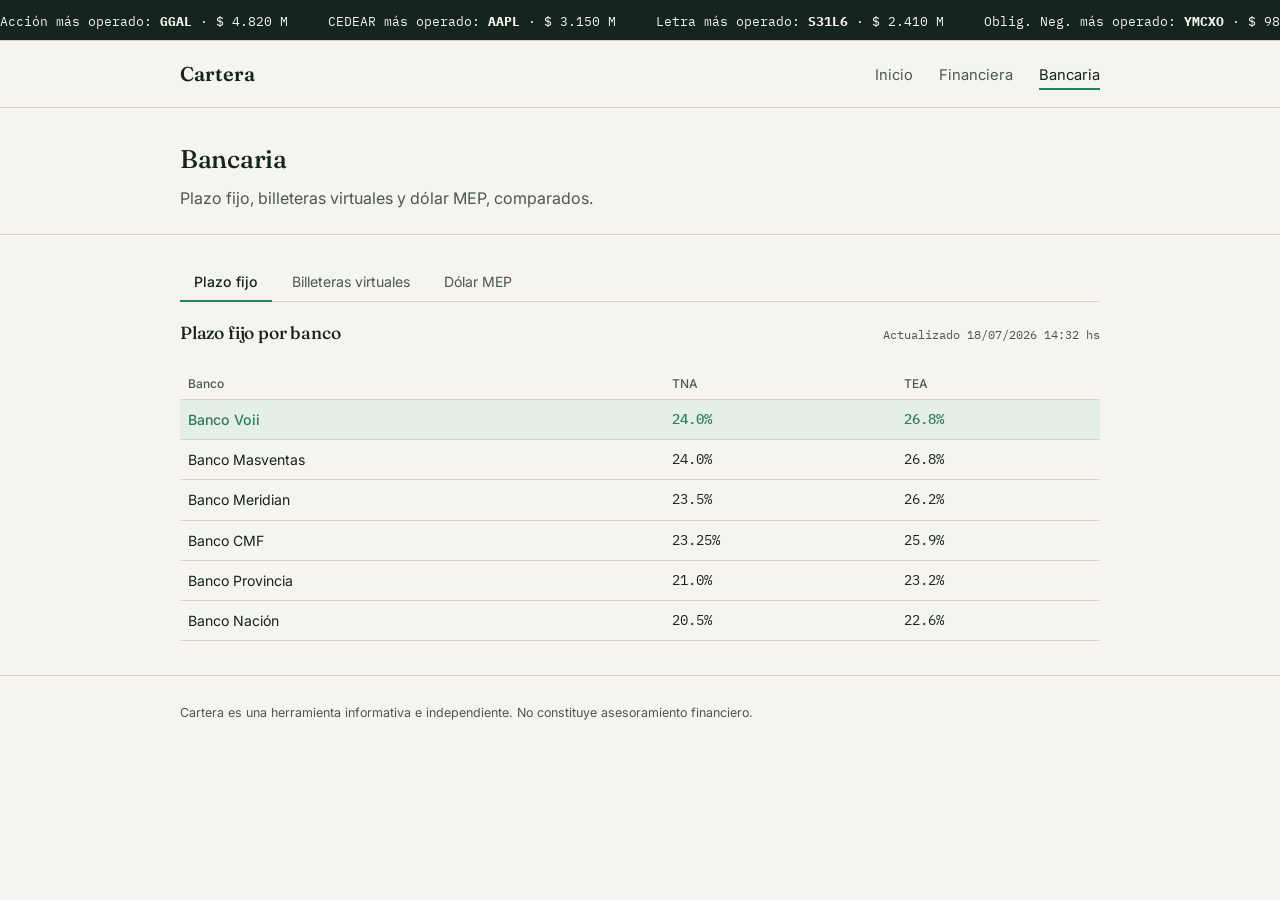
==== bancaria.html @ 4e59fcf2 "Add files via upload" ====
<!DOCTYPE html>
<html lang="es">
<head>
<meta charset="UTF-8">
<meta name="viewport" content="width=device-width, initial-scale=1.0">
<title>Bancaria — Cartera</title>
<link rel="stylesheet" href="css/style.css">
</head>
<body>

<div class="ticker-wrap">
  <div class="ticker mono" id="ticker"></div>
</div>

<header class="site">
  <div class="container">
    <div class="logo">Cartera</div>
    <nav class="main">
      <a href="index.html">Inicio</a>
      <a href="financiera.html">Financiera</a>
      <a href="bancaria.html" class="active">Bancaria</a>
    </nav>
  </div>
</header>

<div class="hero" style="padding:32px 0 24px">
  <div class="container">
    <h1 style="font-size:1.6rem">Bancaria</h1>
    <p class="lead">Plazo fijo, billeteras virtuales y dólar MEP, comparados.</p>
  </div>
</div>

<section style="padding-top:28px">
  <div class="container">

    <div class="tabs">
      <button class="active" data-tab="pf">Plazo fijo</button>
      <button data-tab="bv">Billeteras virtuales</button>
      <button data-tab="mep">Dólar MEP</button>
    </div>

    <div class="tab-panel active" id="tab-pf">
      <div class="section-head"><h2 style="font-size:1.1rem">Plazo fijo por banco</h2><span class="updated" id="upd-pf"></span></div>
      <table class="data">
        <thead><tr><th>Banco</th><th>TNA</th><th>TEA</th></tr></thead>
        <tbody id="pfTable"></tbody>
      </table>
    </div>

    <div class="tab-panel" id="tab-bv">
      <div class="section-head"><h2 style="font-size:1.1rem">Billeteras virtuales</h2><span class="updated" id="upd-bv"></span></div>
      <div class="grid-3" id="bvTop3" style="margin-bottom:20px"></div>
      <table class="data">
        <thead><tr><th>Billetera</th><th>TNA</th><th>Rinde diario</th></tr></thead>
        <tbody id="bvTable"></tbody>
      </table>
    </div>

    <div class="tab-panel" id="tab-mep">
      <div class="section-head"><h2 style="font-size:1.1rem">Dólar MEP por plataforma</h2><span class="updated" id="upd-mep"></span></div>
      <div class="grid-5" id="mepCards"></div>
      <p class="muted" style="font-size:0.8rem;margin-top:10px">La más barata se destaca en verde. Precios de compra, orientativos.</p>
    </div>

  </div>
</section>

<footer class="site">
  <div class="container">
    <p>Cartera es una herramienta informativa e independiente. No constituye asesoramiento financiero.</p>
  </div>
</footer>

<script src="js/data.js"></script>
<script src="js/app.js"></script>
</body>
</html>
---- css/style.css ----
@import url('https://fonts.googleapis.com/css2?family=Fraunces:opsz,wght@9..144,400;9..144,500;9..144,600&family=Inter:wght@400;500;600&family=IBM+Plex+Mono:wght@400;500&display=swap');

:root{
  --bg:#F6F4EF;
  --ink:#16241F;
  --ink-soft:#4A5850;
  --line:#DAD4C6;
  --card:#FFFFFF;
  --accent:#2E7D5B;
  --accent-soft:#E4EFE8;
  --warn:#B5652E;
  --warn-soft:#F5E7DC;
  --radius:10px;
}

*{box-sizing:border-box;}
html,body{margin:0;padding:0;}
body{
  background:var(--bg);
  color:var(--ink);
  font-family:'Inter',sans-serif;
  line-height:1.5;
}
h1,h2,h3{
  font-family:'Fraunces',serif;
  font-weight:500;
  margin:0 0 0.4rem;
  letter-spacing:-0.01em;
}
h1{font-size:2rem;}
h2{font-size:1.3rem;}
h3{font-size:1.05rem;}
a{color:inherit;text-decoration:none;}
.mono{font-family:'IBM Plex Mono',monospace;}
.muted{color:var(--ink-soft);}
.container{max-width:960px;margin:0 auto;padding:0 20px;}

/* ---- ticker ---- */
.ticker-wrap{
  background:var(--ink);
  color:var(--bg);
  overflow:hidden;
  white-space:nowrap;
  border-bottom:1px solid var(--line);
}
.ticker{
  display:inline-block;
  padding:8px 0;
  animation:scroll-left 32s linear infinite;
}
.ticker span{
  font-family:'IBM Plex Mono',monospace;
  font-size:0.8rem;
  margin-right:2.5rem;
}
.ticker .up{color:#8FD6AE;}
.ticker .down{color:#E8A17E;}
@keyframes scroll-left{
  0%{transform:translateX(0);}
  100%{transform:translateX(-50%);}
}
@media (prefers-reduced-motion: reduce){
  .ticker{animation:none;}
}

/* ---- header / nav ---- */
header.site{
  border-bottom:1px solid var(--line);
  padding:18px 0;
}
header.site .container{
  display:flex;align-items:center;justify-content:space-between;
}
.logo{font-family:'Fraunces',serif;font-size:1.25rem;font-weight:600;}
nav.main a{
  margin-left:22px;
  font-size:0.92rem;
  color:var(--ink-soft);
  border-bottom:2px solid transparent;
  padding-bottom:4px;
}
nav.main a.active,nav.main a:hover{color:var(--ink);border-color:var(--accent);}

/* ---- hero ---- */
.hero{padding:48px 0 36px;border-bottom:1px solid var(--line);}
.hero p.lead{max-width:520px;color:var(--ink-soft);font-size:1rem;margin:8px 0 0;}

/* ---- cards / grid ---- */
.grid-2{display:grid;grid-template-columns:1fr 1fr;gap:16px;}
.grid-3{display:grid;grid-template-columns:repeat(3,1fr);gap:14px;}
.grid-5{display:grid;grid-template-columns:repeat(5,1fr);gap:12px;}
@media (max-width:720px){
  .grid-2,.grid-3,.grid-5{grid-template-columns:1fr 1fr;}
}

.card{
  background:var(--card);
  border:1px solid var(--line);
  border-radius:var(--radius);
  padding:16px 18px;
}
.card.highlight{
  background:var(--accent-soft);
  border-color:var(--accent);
}
.card.highlight .value{color:var(--accent);}
.card .label{font-size:0.78rem;color:var(--ink-soft);margin-bottom:6px;}
.card .value{font-family:'IBM Plex Mono',monospace;font-size:1.3rem;font-weight:500;}

section{padding:34px 0;}
section.alt{background:var(--card);border-top:1px solid var(--line);border-bottom:1px solid var(--line);}
.section-head{display:flex;align-items:baseline;justify-content:space-between;margin-bottom:16px;}
.updated{font-size:0.75rem;color:var(--ink-soft);font-family:'IBM Plex Mono',monospace;}

/* ---- table ---- */
table.data{width:100%;border-collapse:collapse;font-size:0.9rem;}
table.data th{
  text-align:left;font-size:0.75rem;color:var(--ink-soft);
  font-weight:500;padding:6px 8px;border-bottom:1px solid var(--line);
}
table.data td{padding:9px 8px;border-bottom:1px solid var(--line);font-family:'IBM Plex Mono',monospace;font-size:0.88rem;}
table.data td:first-child,table.data th:first-child{font-family:'Inter',sans-serif;}
table.data tr.top{background:var(--accent-soft);}
table.data tr.top td{color:var(--accent);font-weight:500;}
.pill{
  display:inline-block;font-size:0.7rem;padding:2px 8px;border-radius:20px;
  background:var(--accent-soft);color:var(--accent);font-family:'Inter',sans-serif;
}

/* ---- tabs ---- */
.tabs{display:flex;gap:6px;margin-bottom:18px;border-bottom:1px solid var(--line);}
.tabs button{
  font-family:'Inter',sans-serif;font-size:0.88rem;background:none;border:none;
  padding:10px 14px;cursor:pointer;color:var(--ink-soft);border-bottom:2px solid transparent;
  margin-bottom:-1px;
}
.tabs button.active{color:var(--ink);border-color:var(--accent);font-weight:500;}
.tab-panel{display:none;}
.tab-panel.active{display:block;}

footer.site{padding:26px 0;border-top:1px solid var(--line);}
footer.site p{font-size:0.78rem;color:var(--ink-soft);margin:2px 0;}
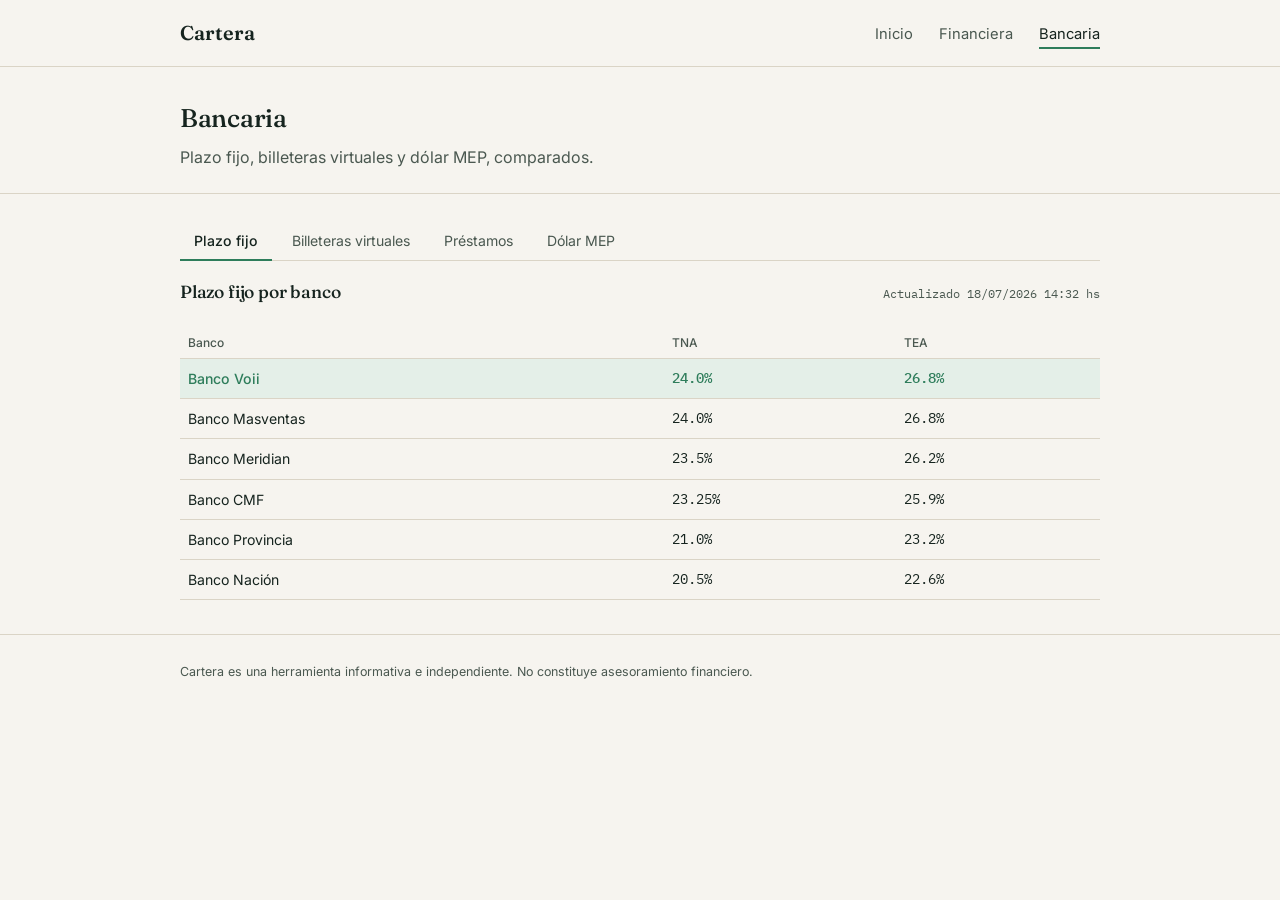
==== commit 376866c2: "Add files via upload" ====
--- a/bancaria.html
+++ b/bancaria.html
@@ -7,10 +7,6 @@
 <link rel="stylesheet" href="css/style.css">
 </head>
 <body>
-
-<div class="ticker-wrap">
-  <div class="ticker mono" id="ticker"></div>
-</div>
 
 <header class="site">
   <div class="container">
@@ -36,6 +32,7 @@
     <div class="tabs">
       <button class="active" data-tab="pf">Plazo fijo</button>
       <button data-tab="bv">Billeteras virtuales</button>
+      <button data-tab="prest">Préstamos</button>
       <button data-tab="mep">Dólar MEP</button>
     </div>
 
@@ -56,10 +53,24 @@
       </table>
     </div>
 
+    <div class="tab-panel" id="tab-prest">
+      <div class="section-head"><h2 style="font-size:1.1rem">Préstamos personales</h2><span class="updated" id="upd-prest1"></span></div>
+      <table class="data">
+        <thead><tr><th>Banco</th><th>TNA</th></tr></thead>
+        <tbody id="prestPersonalesTable"></tbody>
+      </table>
+
+      <div class="section-head" style="margin-top:26px"><h2 style="font-size:1.1rem">Préstamos hipotecarios</h2><span class="updated" id="upd-prest2"></span></div>
+      <table class="data">
+        <thead><tr><th>Banco</th><th>Tasa</th><th>Modalidad</th></tr></thead>
+        <tbody id="prestHipotecariosTable"></tbody>
+      </table>
+    </div>
+
     <div class="tab-panel" id="tab-mep">
       <div class="section-head"><h2 style="font-size:1.1rem">Dólar MEP por plataforma</h2><span class="updated" id="upd-mep"></span></div>
       <div class="grid-5" id="mepCards"></div>
-      <p class="muted" style="font-size:0.8rem;margin-top:10px">La más barata se destaca en verde. Precios de compra, orientativos.</p>
+      <p class="muted" style="font-size:0.8rem;margin-top:10px">La plataforma con mejor precio de venta se destaca en verde. Valores orientativos.</p>
     </div>
 
   </div>
--- a/css/style.css
+++ b/css/style.css
@@ -140,3 +140,17 @@
 
 footer.site{padding:26px 0;border-top:1px solid var(--line);}
 footer.site p{font-size:0.78rem;color:var(--ink-soft);margin:2px 0;}
+
+/* ---- noticias ---- */
+.noticia{
+  display:flex;align-items:baseline;gap:12px;
+  padding:12px 0;border-bottom:1px solid var(--line);
+}
+.noticia .tag{
+  font-size:0.68rem;font-family:'IBM Plex Mono',monospace;
+  padding:2px 7px;border-radius:4px;flex-shrink:0;
+}
+.noticia .tag.local{background:var(--accent-soft);color:var(--accent);}
+.noticia .tag.internacional{background:var(--warn-soft);color:var(--warn);}
+.noticia .titulo{font-size:0.9rem;flex:1;}
+.noticia .fuente{font-size:0.75rem;color:var(--ink-soft);flex-shrink:0;}
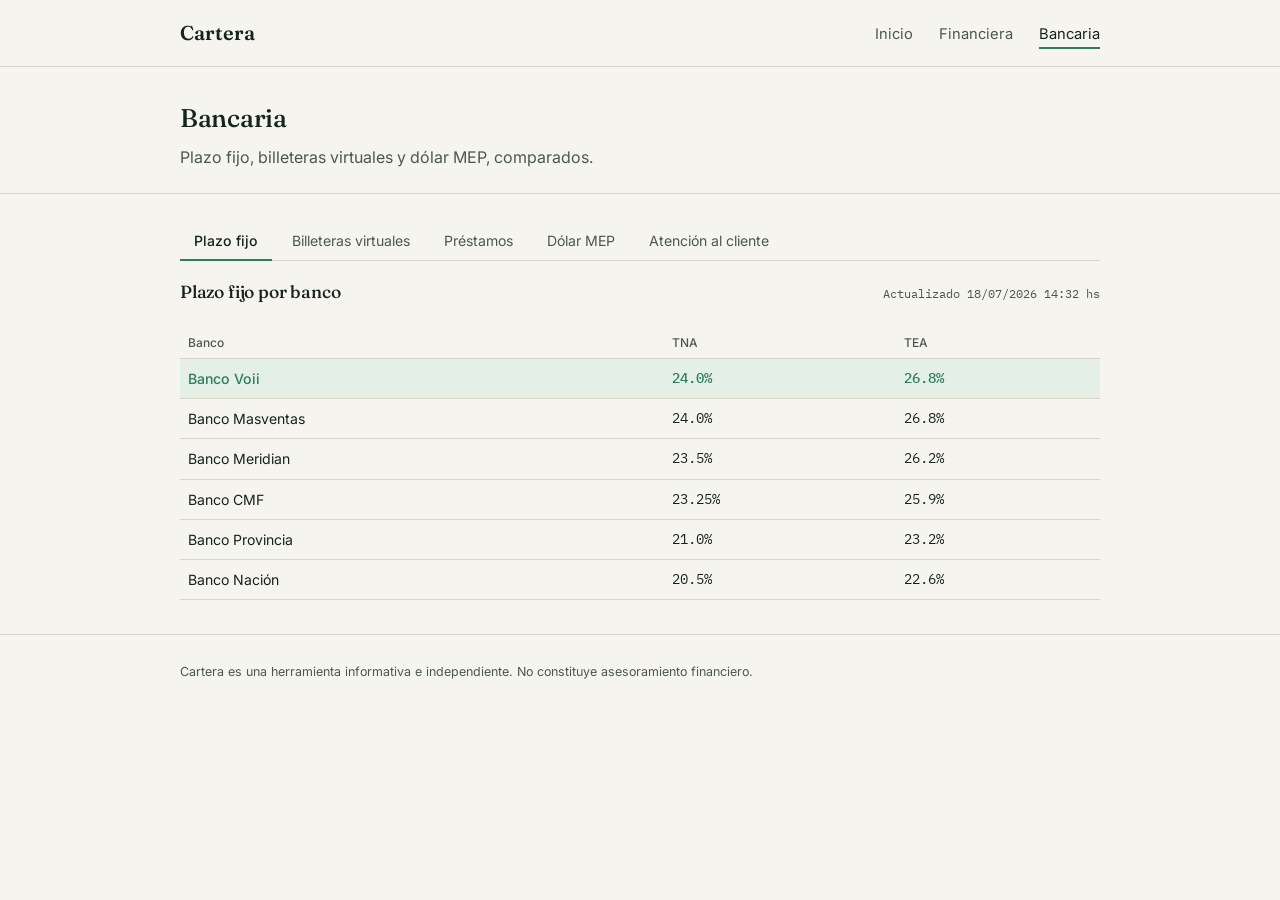
==== commit ff02b5d1: "Update bancaria.html" ====
--- a/bancaria.html
+++ b/bancaria.html
@@ -34,6 +34,7 @@
       <button data-tab="bv">Billeteras virtuales</button>
       <button data-tab="prest">Préstamos</button>
       <button data-tab="mep">Dólar MEP</button>
+      <button data-tab="atc">Atención al cliente</button>
     </div>
 
     <div class="tab-panel active" id="tab-pf">
@@ -73,6 +74,32 @@
       <p class="muted" style="font-size:0.8rem;margin-top:10px">La plataforma con mejor precio de venta se destaca en verde. Valores orientativos.</p>
     </div>
 
+    <div class="tab-panel" id="tab-atc">
+
+      <div class="section-head"><h2 style="font-size:1.1rem">Denuncia de extravío o robo — tarjeta de débito</h2><span class="updated" id="upd-atc1"></span></div>
+      <table class="data" style="margin-bottom:26px">
+        <thead><tr><th>Red</th><th>Teléfono</th><th>Horario</th></tr></thead>
+        <tbody id="redesTable"></tbody>
+      </table>
+
+      <div class="section-head"><h2 style="font-size:1.1rem">Centros de servicio Visa y Mastercard</h2></div>
+      <table class="data" style="margin-bottom:26px">
+        <thead><tr><th>Servicio</th><th>Teléfono</th><th>Detalle</th></tr></thead>
+        <tbody id="tarjetasTable"></tbody>
+      </table>
+
+      <div class="section-head"><h2 style="font-size:1.1rem">Requisitos para abrir una caja de ahorro (persona física)</h2></div>
+      <ul class="req-list" id="requisitosCajaList" style="margin-bottom:26px"></ul>
+
+      <div class="section-head"><h2 style="font-size:1.1rem">Centros de contacto — bancos principales</h2></div>
+      <table class="data">
+        <thead><tr><th>Banco</th><th>Teléfono</th><th>Horario</th><th>Sitio web</th></tr></thead>
+        <tbody id="bancosContactoTable"></tbody>
+      </table>
+      <div class="fuentes" id="fuentesAtc" style="margin-top:18px"></div>
+
+    </div>
+
   </div>
 </section>
 
--- a/css/style.css
+++ b/css/style.css
@@ -141,6 +141,51 @@
 footer.site{padding:26px 0;border-top:1px solid var(--line);}
 footer.site p{font-size:0.78rem;color:var(--ink-soft);margin:2px 0;}
 
+/* ---- logo de empresa (tabla de cotizaciones) ---- */
+.empresa-cell{display:flex;align-items:center;gap:8px;font-family:'Inter',sans-serif !important;}
+.logo-wrap{
+  width:22px;height:22px;flex-shrink:0;
+  display:inline-flex;align-items:center;justify-content:center;
+  border-radius:50%;overflow:hidden;background:var(--accent-soft);
+}
+.logo-img{width:100%;height:100%;object-fit:cover;display:block;}
+.logo-mono{
+  width:100%;height:100%;display:flex;align-items:center;justify-content:center;
+  color:#fff;font-family:'IBM Plex Mono',monospace;font-size:0.62rem;font-weight:500;
+  letter-spacing:0.02em;
+}
+
+/* ---- sparkline diario ---- */
+.spark-cell{padding-top:6px;padding-bottom:6px;}
+.spark{display:block;}
+
+/* ---- carteras sugeridas ---- */
+.disclaimer{
+  font-size:0.78rem;color:var(--warn);background:var(--warn-soft);
+  border:1px solid var(--warn);border-radius:var(--radius);
+  padding:10px 14px;margin-bottom:20px;
+}
+.composicion{display:flex;align-items:center;gap:28px;flex-wrap:wrap;}
+.donut{
+  width:130px;height:130px;border-radius:50%;flex-shrink:0;position:relative;
+}
+.donut::after{
+  content:"";position:absolute;inset:24%;background:var(--card);border-radius:50%;
+}
+.legend{display:flex;flex-direction:column;gap:9px;flex:1;min-width:180px;}
+.legend-item{display:flex;align-items:center;gap:8px;font-size:0.85rem;}
+.legend-dot{width:10px;height:10px;border-radius:50%;flex-shrink:0;}
+.analisis-cell{font-family:'Inter',sans-serif !important;font-size:0.84rem;line-height:1.4;max-width:340px;}
+.fuentes{margin-bottom:22px;}
+.fuentes-titulo{font-size:0.75rem;color:var(--ink-soft);text-transform:uppercase;letter-spacing:0.04em;margin-bottom:6px;}
+.fuentes-list{list-style:none;margin:0;padding:0;display:flex;flex-direction:column;gap:4px;}
+.fuentes-list a{font-size:0.8rem;color:var(--accent);text-decoration:underline;text-underline-offset:2px;}
+.fuentes-list a:hover{color:var(--ink);}
+.no-recomendacion{
+  font-size:0.72rem;color:var(--warn);font-family:'IBM Plex Mono',monospace;
+  text-transform:uppercase;letter-spacing:0.03em;margin:0 0 18px;
+}
+
 /* ---- noticias ---- */
 .noticia{
   display:flex;align-items:baseline;gap:12px;
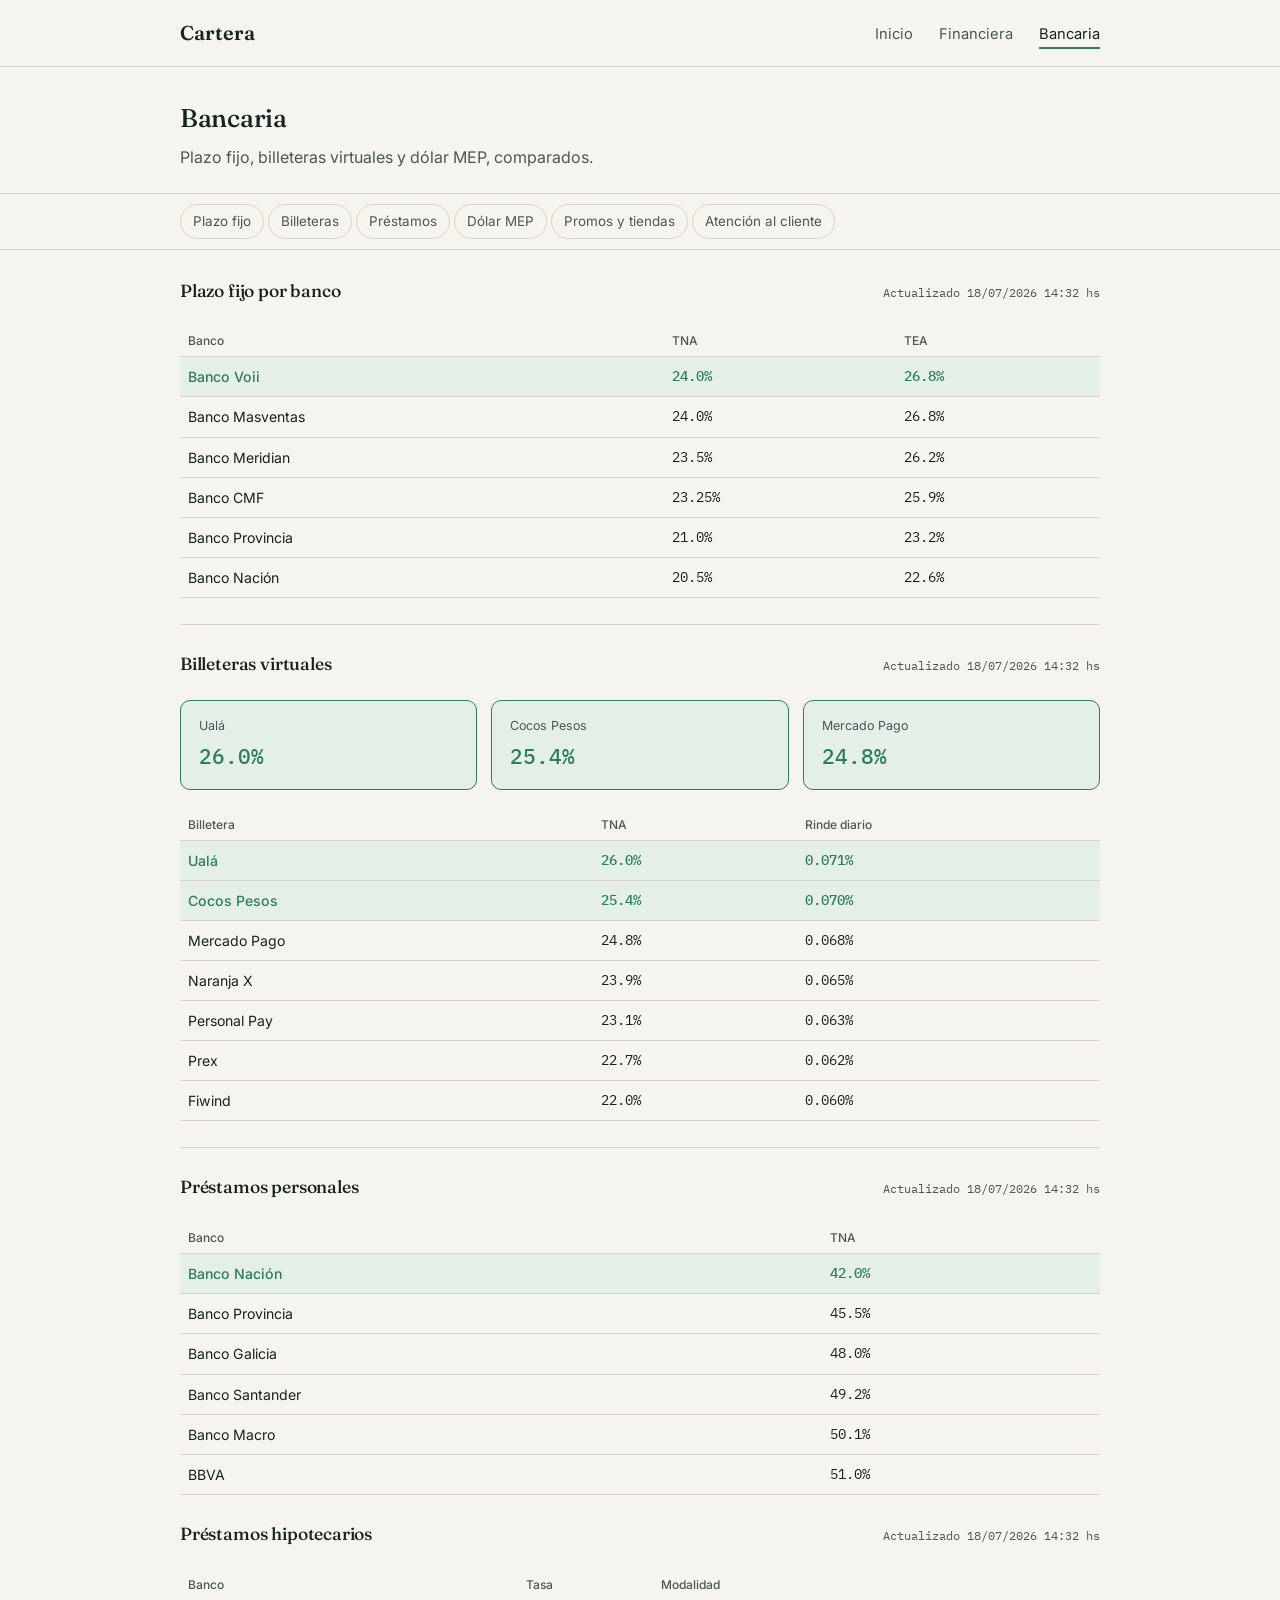
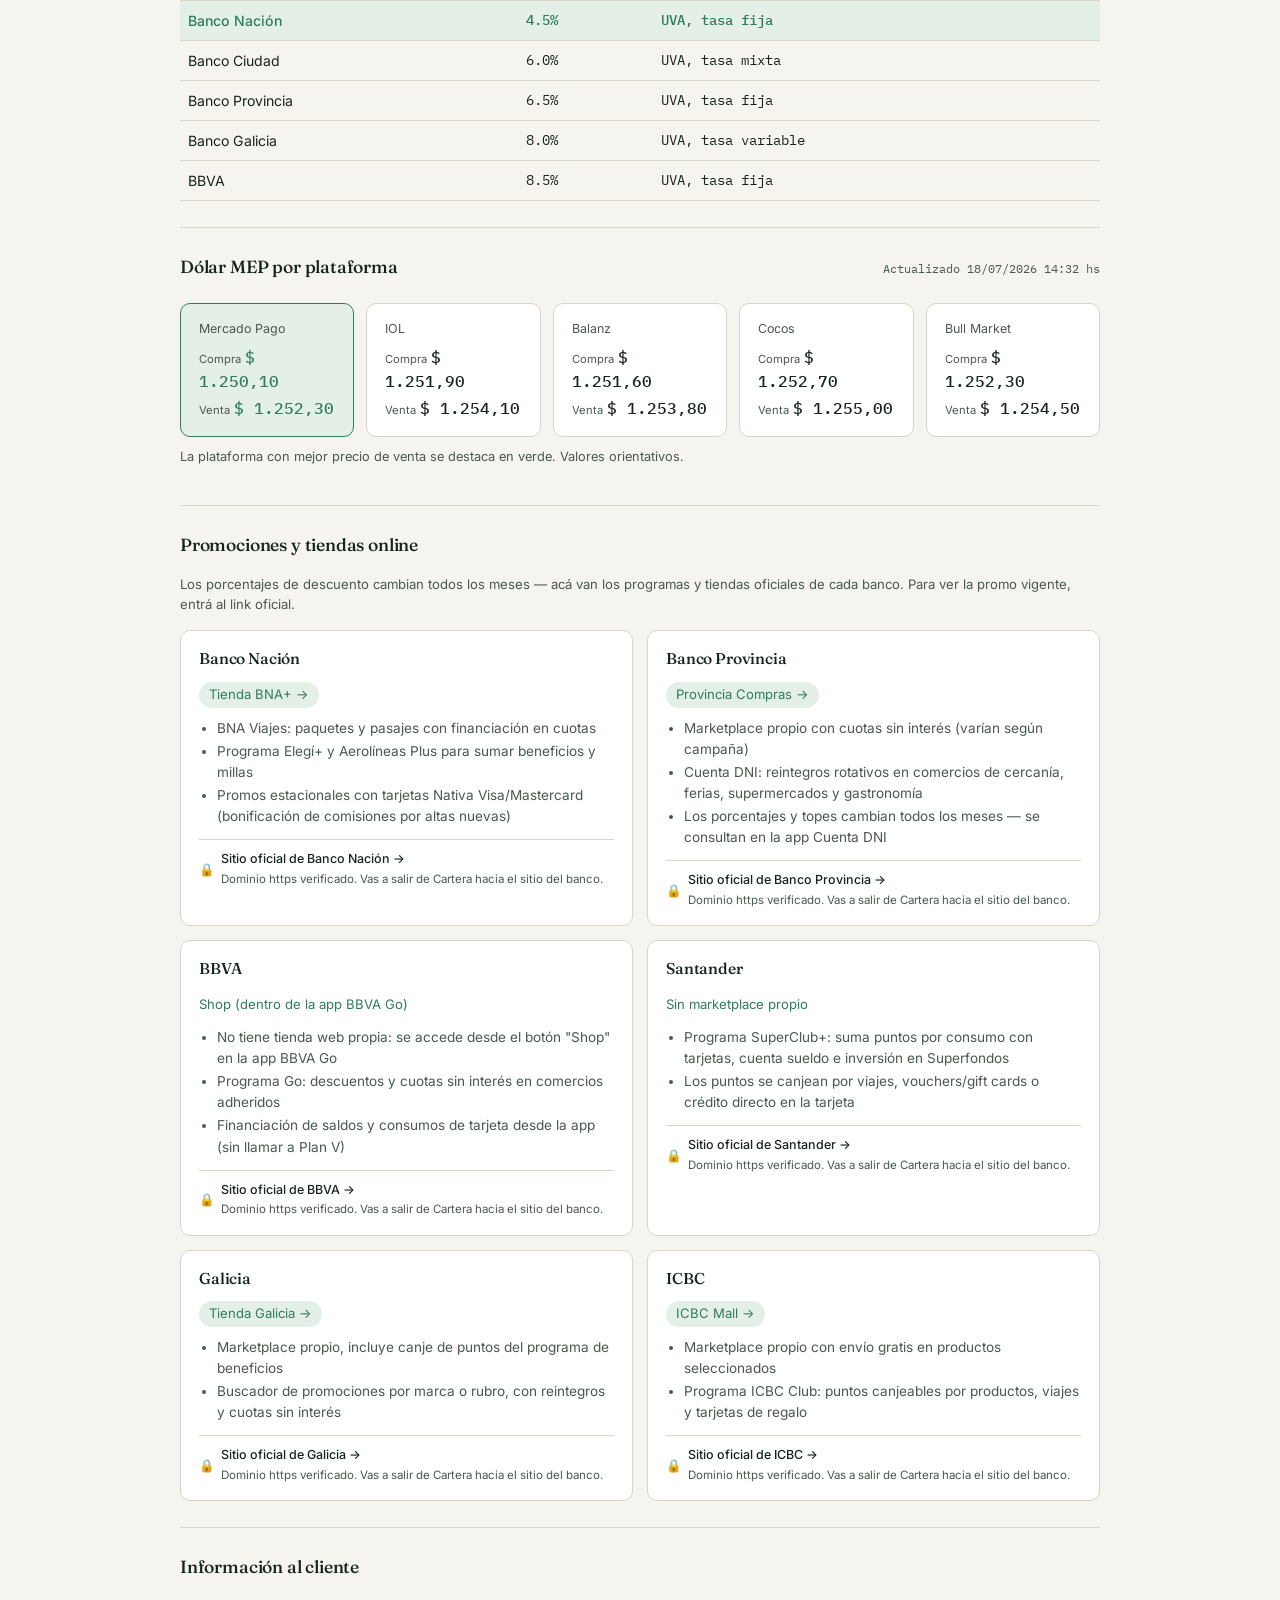
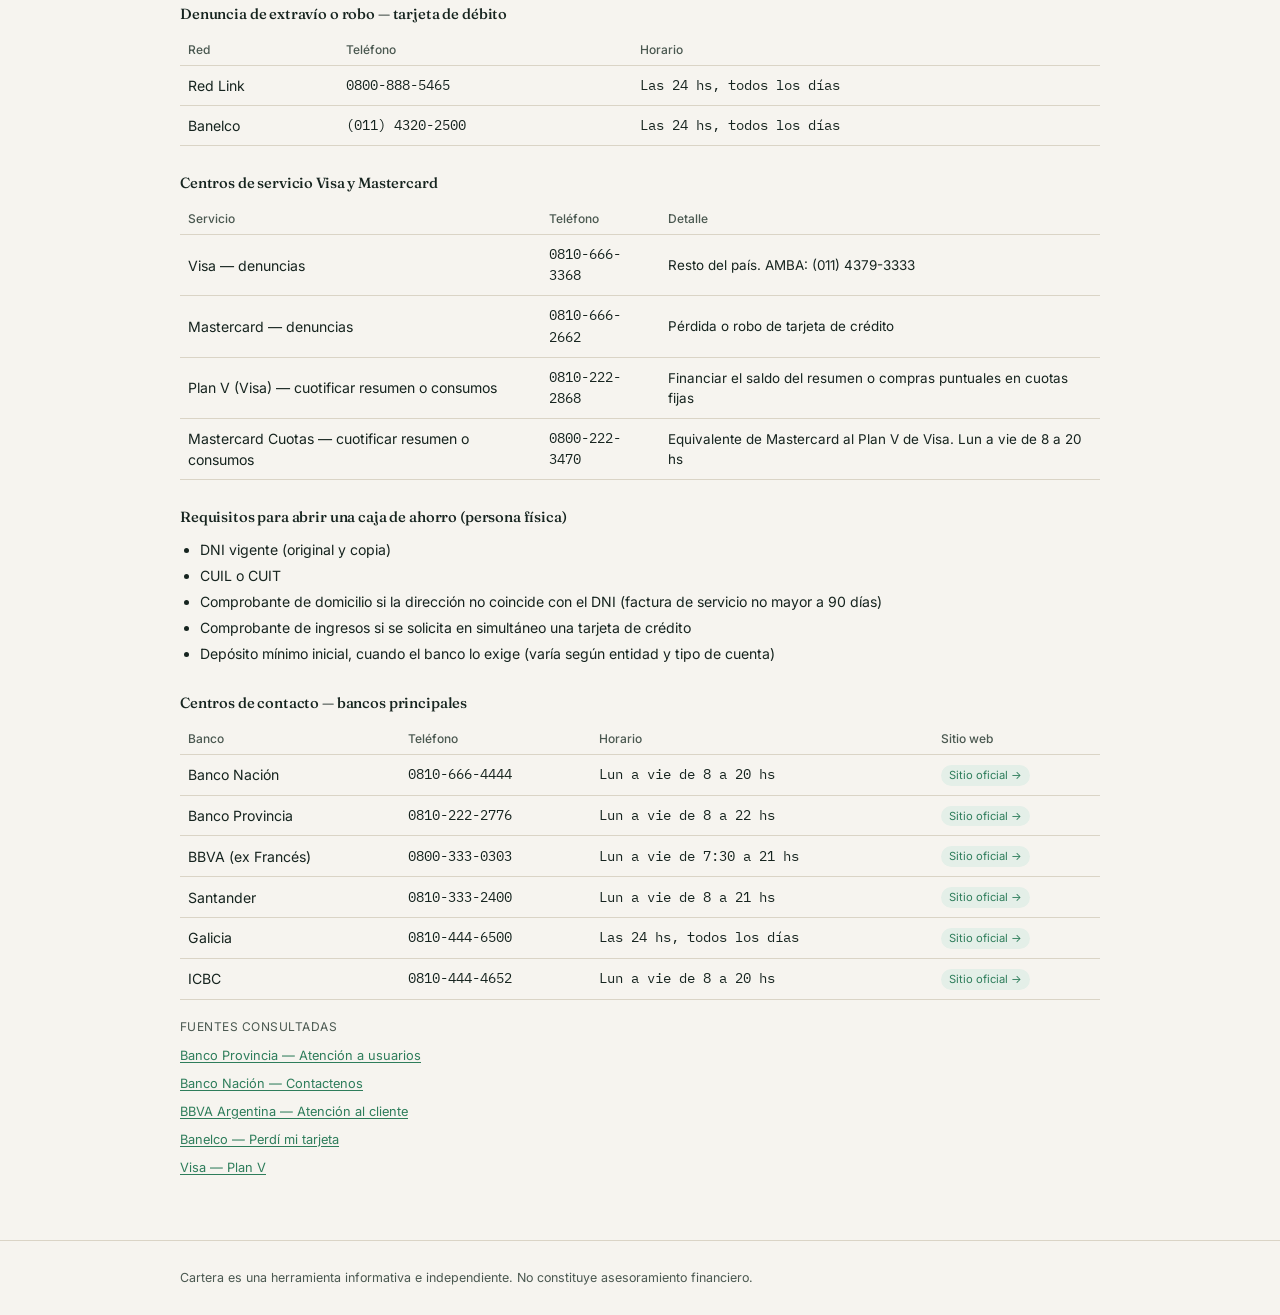
==== commit 425f92e1: "Update bancaria.html" ====
--- a/bancaria.html
+++ b/bancaria.html
@@ -26,18 +26,21 @@
   </div>
 </div>
 
+<nav class="quicknav">
+  <div class="container quicknav-inner">
+    <a href="#sec-pf">Plazo fijo</a>
+    <a href="#sec-bv">Billeteras</a>
+    <a href="#sec-prest">Préstamos</a>
+    <a href="#sec-mep">Dólar MEP</a>
+    <a href="#sec-promos">Promos y tiendas</a>
+    <a href="#sec-atc">Atención al cliente</a>
+  </div>
+</nav>
+
 <section style="padding-top:28px">
   <div class="container">
 
-    <div class="tabs">
-      <button class="active" data-tab="pf">Plazo fijo</button>
-      <button data-tab="bv">Billeteras virtuales</button>
-      <button data-tab="prest">Préstamos</button>
-      <button data-tab="mep">Dólar MEP</button>
-      <button data-tab="atc">Atención al cliente</button>
-    </div>
-
-    <div class="tab-panel active" id="tab-pf">
+    <div class="bancaria-block" id="sec-pf">
       <div class="section-head"><h2 style="font-size:1.1rem">Plazo fijo por banco</h2><span class="updated" id="upd-pf"></span></div>
       <table class="data">
         <thead><tr><th>Banco</th><th>TNA</th><th>TEA</th></tr></thead>
@@ -45,7 +48,7 @@
       </table>
     </div>
 
-    <div class="tab-panel" id="tab-bv">
+    <div class="bancaria-block" id="sec-bv">
       <div class="section-head"><h2 style="font-size:1.1rem">Billeteras virtuales</h2><span class="updated" id="upd-bv"></span></div>
       <div class="grid-3" id="bvTop3" style="margin-bottom:20px"></div>
       <table class="data">
@@ -54,7 +57,7 @@
       </table>
     </div>
 
-    <div class="tab-panel" id="tab-prest">
+    <div class="bancaria-block" id="sec-prest">
       <div class="section-head"><h2 style="font-size:1.1rem">Préstamos personales</h2><span class="updated" id="upd-prest1"></span></div>
       <table class="data">
         <thead><tr><th>Banco</th><th>TNA</th></tr></thead>
@@ -68,30 +71,38 @@
       </table>
     </div>
 
-    <div class="tab-panel" id="tab-mep">
+    <div class="bancaria-block" id="sec-mep">
       <div class="section-head"><h2 style="font-size:1.1rem">Dólar MEP por plataforma</h2><span class="updated" id="upd-mep"></span></div>
       <div class="grid-5" id="mepCards"></div>
       <p class="muted" style="font-size:0.8rem;margin-top:10px">La plataforma con mejor precio de venta se destaca en verde. Valores orientativos.</p>
     </div>
 
-    <div class="tab-panel" id="tab-atc">
+    <div class="bancaria-block" id="sec-promos">
+      <div class="section-head"><h2 style="font-size:1.1rem">Promociones y tiendas online</h2></div>
+      <p class="muted" style="font-size:0.82rem;margin:-6px 0 16px">Los porcentajes de descuento cambian todos los meses — acá van los programas y tiendas oficiales de cada banco. Para ver la promo vigente, entrá al link oficial.</p>
+      <div class="banco-grid" id="promosGrid"></div>
+    </div>
 
-      <div class="section-head"><h2 style="font-size:1.1rem">Denuncia de extravío o robo — tarjeta de débito</h2><span class="updated" id="upd-atc1"></span></div>
+    <div class="bancaria-block bancaria-block--last" id="sec-atc">
+
+      <div class="section-head"><h2 style="font-size:1.1rem">Información al cliente</h2></div>
+
+      <h3 style="font-size:0.92rem;margin:0 0 10px">Denuncia de extravío o robo — tarjeta de débito</h3>
       <table class="data" style="margin-bottom:26px">
         <thead><tr><th>Red</th><th>Teléfono</th><th>Horario</th></tr></thead>
         <tbody id="redesTable"></tbody>
       </table>
 
-      <div class="section-head"><h2 style="font-size:1.1rem">Centros de servicio Visa y Mastercard</h2></div>
+      <h3 style="font-size:0.92rem;margin:0 0 10px">Centros de servicio Visa y Mastercard</h3>
       <table class="data" style="margin-bottom:26px">
         <thead><tr><th>Servicio</th><th>Teléfono</th><th>Detalle</th></tr></thead>
         <tbody id="tarjetasTable"></tbody>
       </table>
 
-      <div class="section-head"><h2 style="font-size:1.1rem">Requisitos para abrir una caja de ahorro (persona física)</h2></div>
+      <h3 style="font-size:0.92rem;margin:0 0 10px">Requisitos para abrir una caja de ahorro (persona física)</h3>
       <ul class="req-list" id="requisitosCajaList" style="margin-bottom:26px"></ul>
 
-      <div class="section-head"><h2 style="font-size:1.1rem">Centros de contacto — bancos principales</h2></div>
+      <h3 style="font-size:0.92rem;margin:0 0 10px">Centros de contacto — bancos principales</h3>
       <table class="data">
         <thead><tr><th>Banco</th><th>Teléfono</th><th>Horario</th><th>Sitio web</th></tr></thead>
         <tbody id="bancosContactoTable"></tbody>
--- a/css/style.css
+++ b/css/style.css
@@ -127,6 +127,53 @@
   background:var(--accent-soft);color:var(--accent);font-family:'Inter',sans-serif;
 }
 
+/* ---- bancaria: nav de anclas + secciones apiladas ---- */
+.quicknav{
+  position:sticky;top:0;z-index:10;
+  background:var(--bg);border-bottom:1px solid var(--line);
+}
+.quicknav-inner{
+  display:flex;gap:4px;overflow-x:auto;padding:10px 20px;
+  -ms-overflow-style:none;scrollbar-width:none;
+}
+.quicknav-inner::-webkit-scrollbar{display:none;}
+.quicknav-inner a{
+  font-size:0.84rem;color:var(--ink-soft);white-space:nowrap;
+  padding:6px 12px;border-radius:20px;border:1px solid var(--line);
+  flex-shrink:0;
+}
+.quicknav-inner a:hover{color:var(--ink);border-color:var(--accent);background:var(--accent-soft);}
+.bancaria-block{
+  padding:26px 0;border-bottom:1px solid var(--line);
+  scroll-margin-top:56px;
+}
+.bancaria-block:first-child{padding-top:0;}
+.bancaria-block--last{border-bottom:none;padding-bottom:6px;}
+
+/* ---- bancaria: tarjetas de promociones/tiendas por banco ---- */
+.banco-grid{display:grid;grid-template-columns:1fr 1fr;gap:14px;}
+@media (max-width:720px){.banco-grid{grid-template-columns:1fr;}}
+.banco-card{
+  background:var(--card);border:1px solid var(--line);border-radius:var(--radius);
+  padding:16px 18px;
+}
+.banco-card h3{font-size:0.98rem;margin:0 0 10px;}
+.banco-card .tienda-link{
+  display:inline-block;font-size:0.82rem;color:var(--accent);
+  background:var(--accent-soft);padding:3px 10px;border-radius:20px;
+  margin-bottom:10px;
+}
+.banco-card ul{margin:0 0 12px;padding-left:18px;font-size:0.85rem;line-height:1.55;color:var(--ink-soft);}
+.banco-card ul li{margin-bottom:2px;}
+.sitio-verificado{
+  display:flex;align-items:center;gap:6px;font-size:0.78rem;
+  padding-top:10px;border-top:1px solid var(--line);
+}
+.sitio-verificado a{color:var(--ink);font-weight:500;}
+.sitio-verificado a:hover{color:var(--accent);}
+.sitio-verificado .lock{color:var(--accent);font-family:'IBM Plex Mono',monospace;}
+.sitio-verificado .leyenda{color:var(--ink-soft);font-size:0.72rem;display:block;margin-top:2px;}
+
 /* ---- tabs ---- */
 .tabs{display:flex;gap:6px;margin-bottom:18px;border-bottom:1px solid var(--line);}
 .tabs button{
@@ -137,6 +184,9 @@
 .tabs button.active{color:var(--ink);border-color:var(--accent);font-weight:500;}
 .tab-panel{display:none;}
 .tab-panel.active{display:block;}
+
+.req-list{margin:0;padding-left:20px;font-size:0.88rem;line-height:1.7;}
+.req-list li{margin-bottom:2px;}
 
 footer.site{padding:26px 0;border-top:1px solid var(--line);}
 footer.site p{font-size:0.78rem;color:var(--ink-soft);margin:2px 0;}
